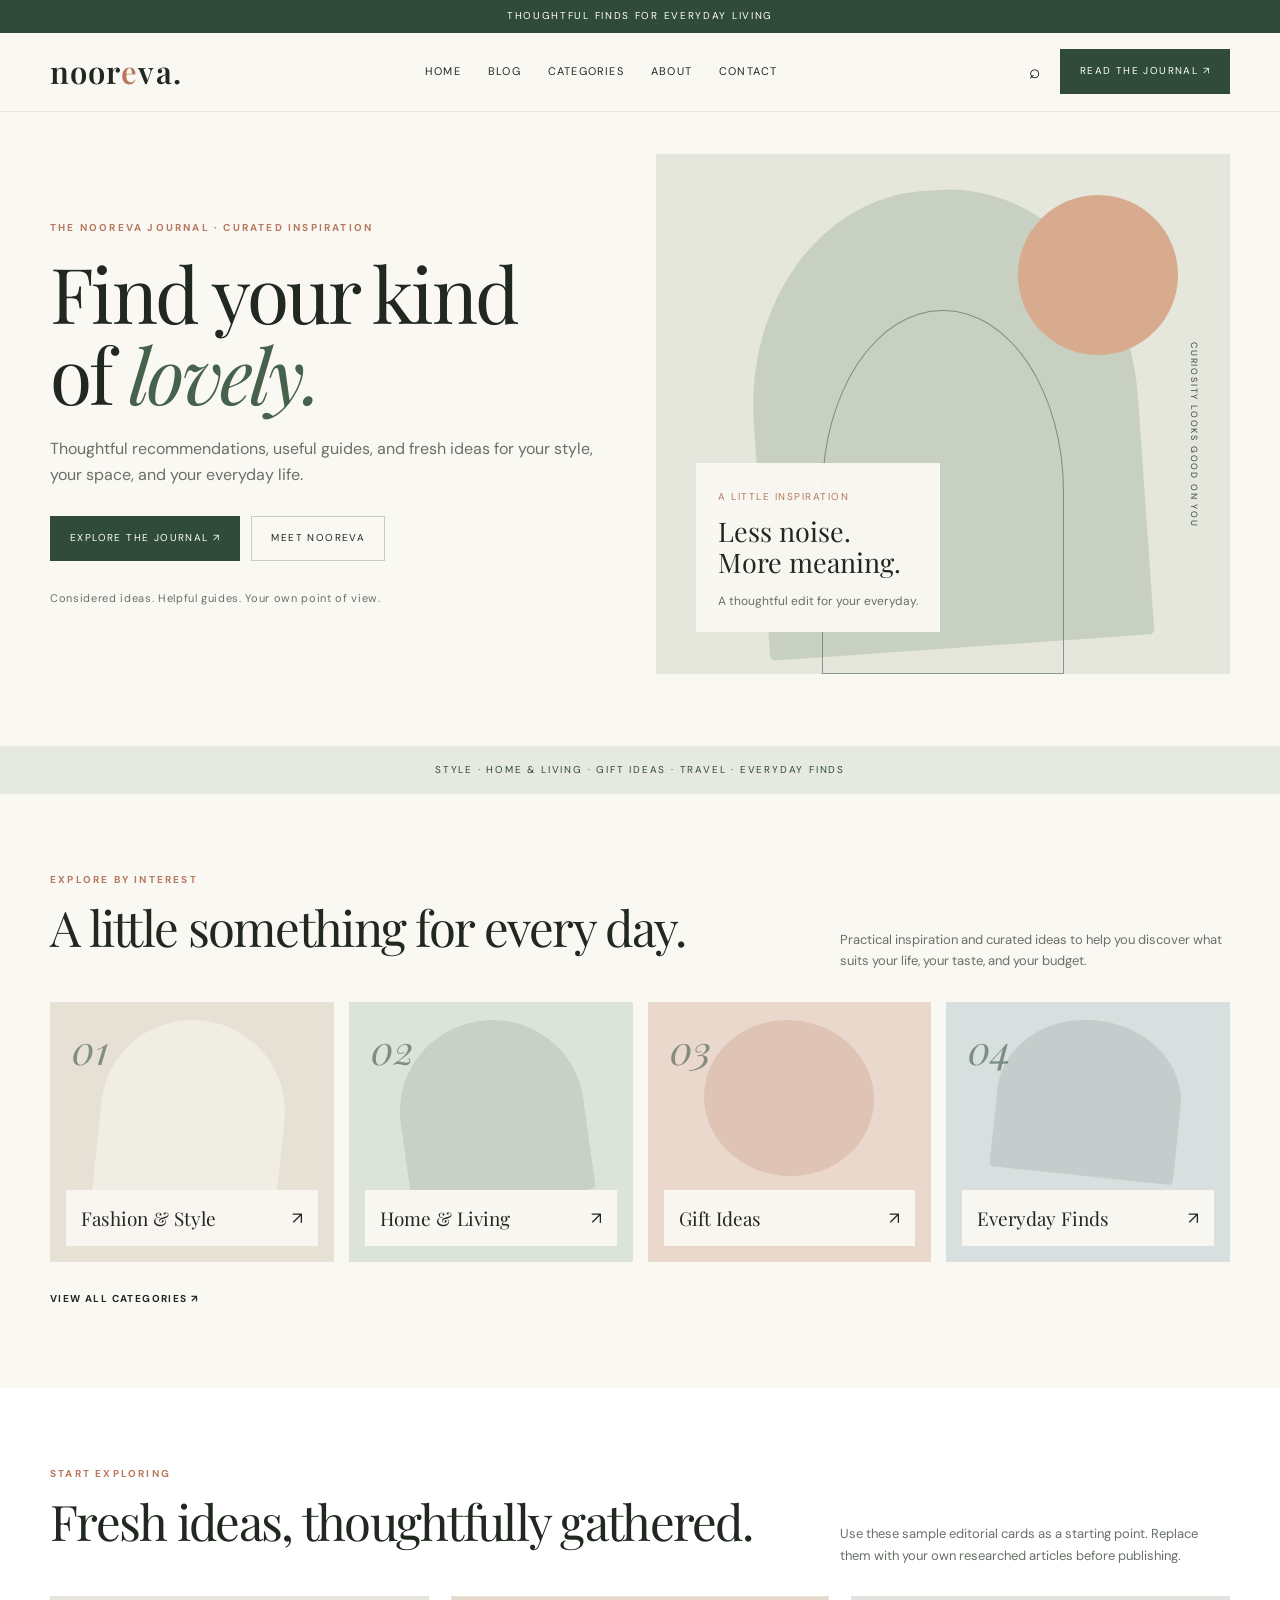
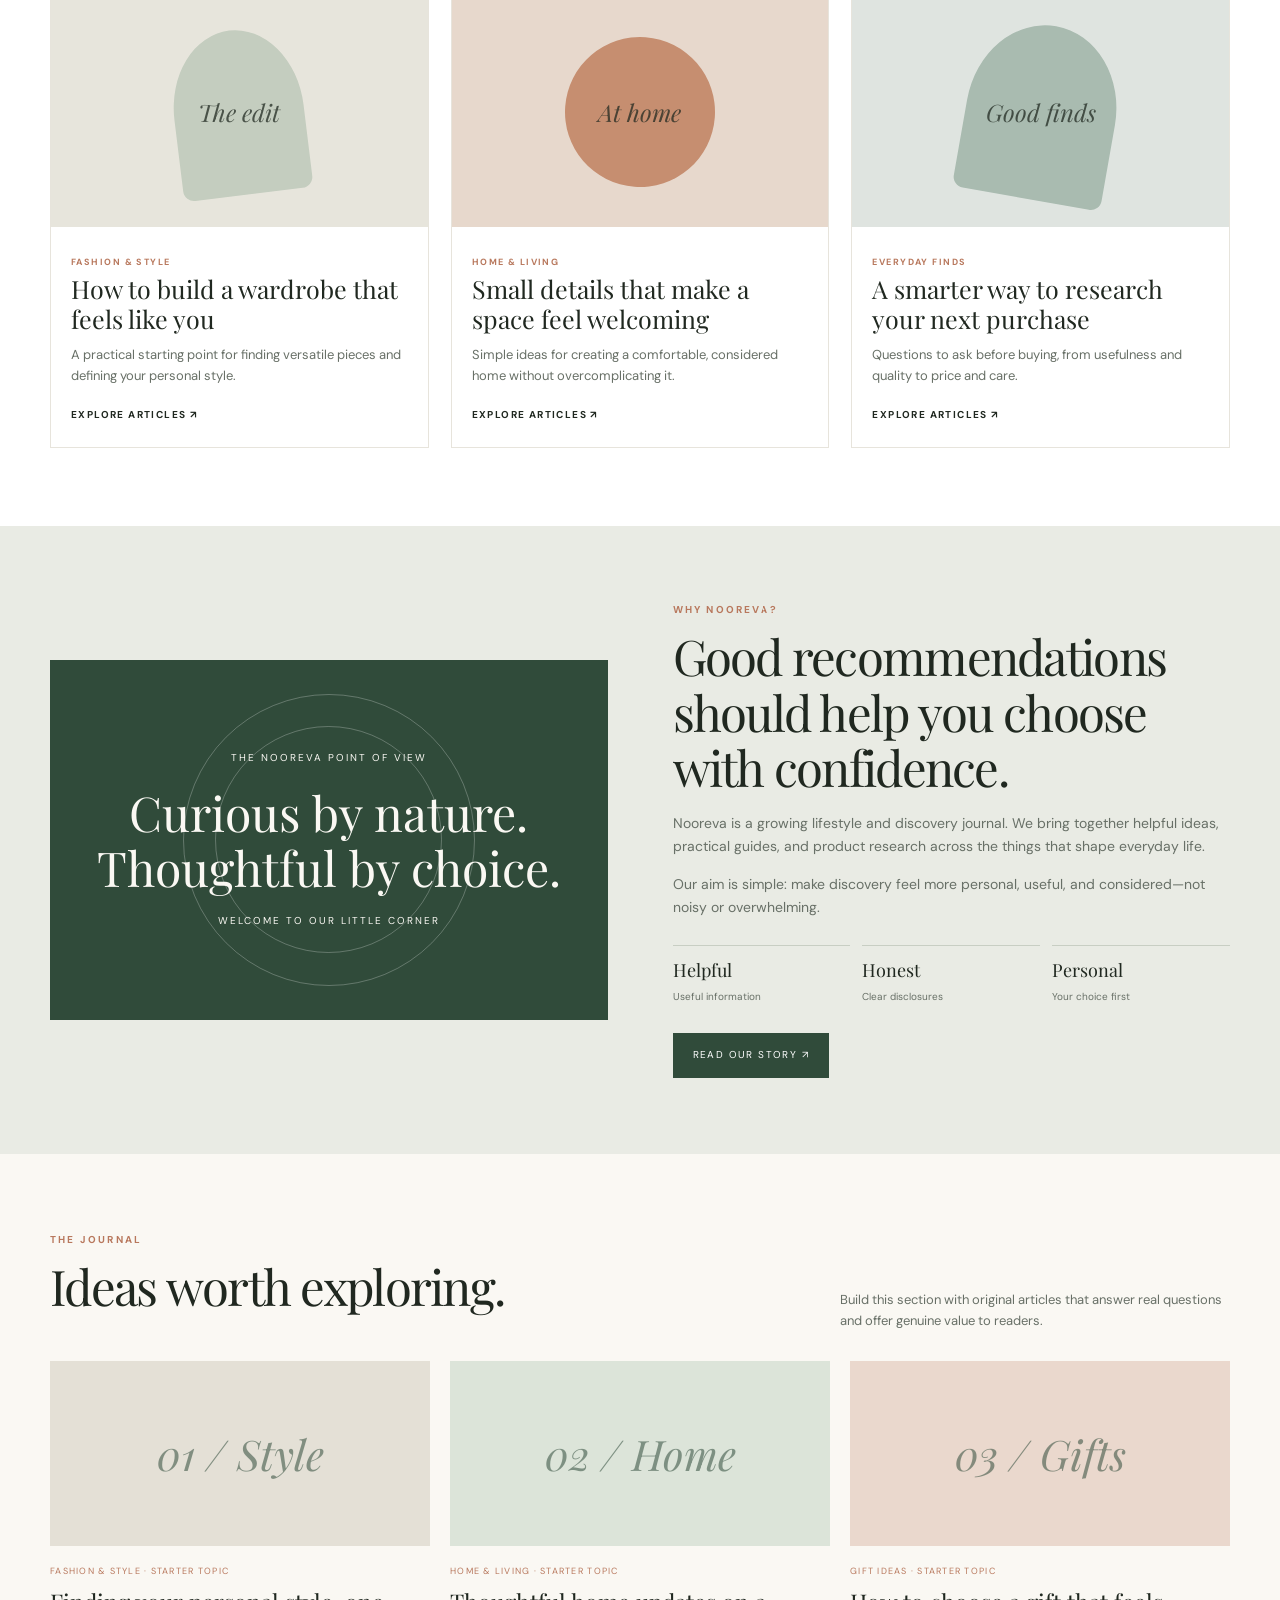
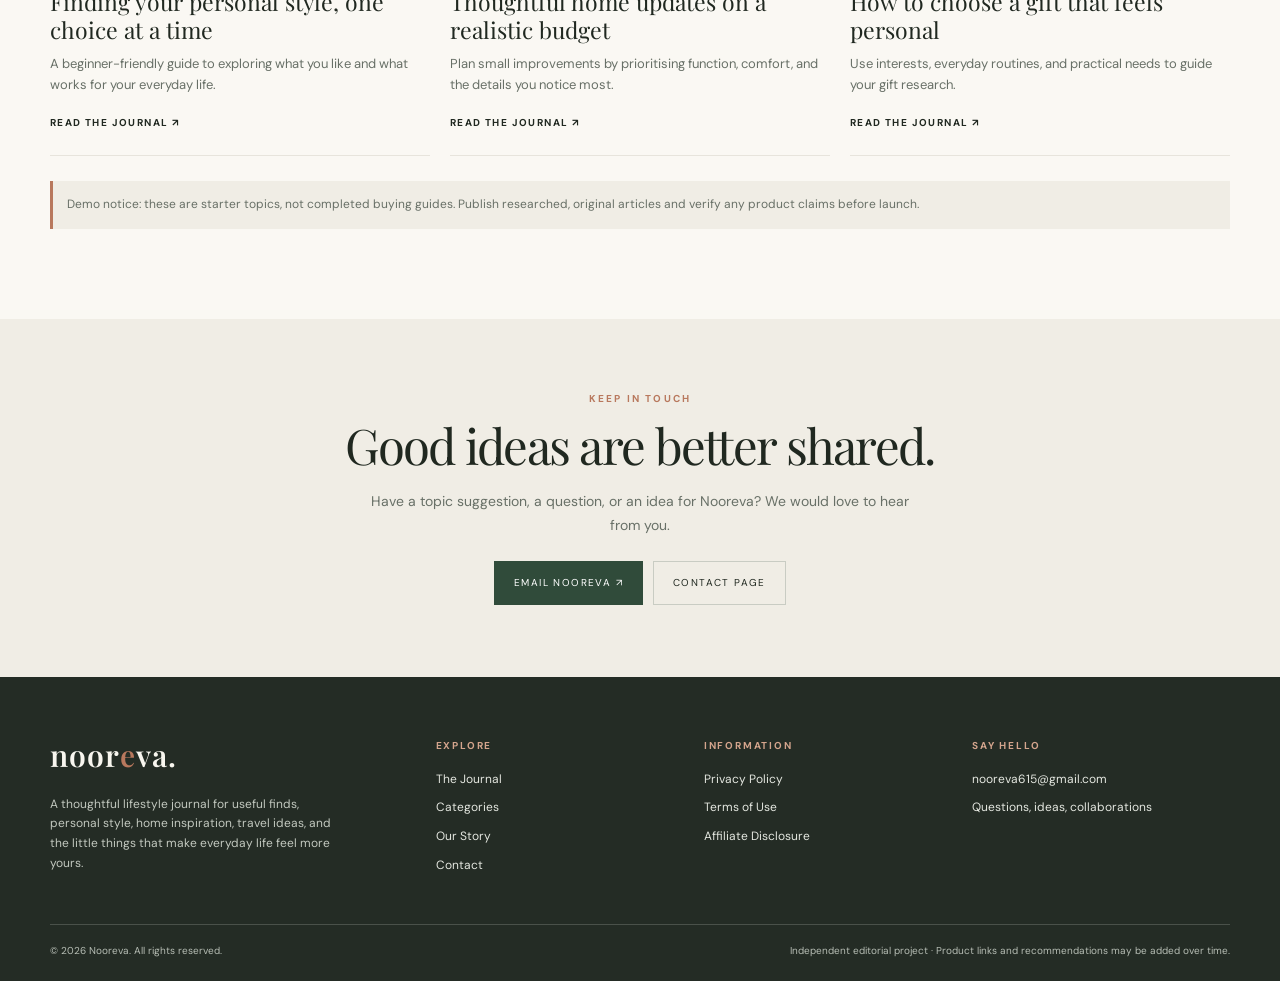
==== index.html @ 3a65afe5 "Add files via upload" ====
<!doctype html><html lang="en"><head><meta charset="utf-8"><meta name="viewport" content="width=device-width,initial-scale=1"><meta name="description" content="Nooreva is a lifestyle and discovery journal for fashion, home, gift ideas, travel, and useful everyday finds."><meta name="theme-color" content="#faf8f3"><title>Thoughtful Lifestyle Inspiration | Nooreva</title><link rel="stylesheet" href="styles.css"></head><body><div class="topline">Thoughtful finds for everyday living</div>
<header class="site-header"><div class="wrap nav">
<a class="brand" href="index.html">noor<span class="dot">e</span>va.</a>
<nav class="navlinks" aria-label="Main navigation">
<a href="index.html">Home</a><a href="blog.html">Blog</a><a href="categories.html">Categories</a><a href="about.html">About</a><a href="contact.html">Contact</a>
</nav>
<div class="navright"><button class="search-toggle" aria-label="Toggle site search">⌕</button><a class="btn" href="blog.html">Read the journal ↗</a><button class="menu-toggle" aria-label="Open navigation" aria-expanded="false">☰</button></div>
</div><div class="wrap search-panel"><form class="search-form" action="blog.html"><input name="q" placeholder="Search articles and ideas…" aria-label="Search articles"><button class="btn" type="submit">Search</button></form></div></header><main><section class="wrap hero" id="home"><div class="hero-copy"><div class="eyebrow">The Nooreva journal · Curated inspiration</div><h1>Find your kind<br>of <em>lovely.</em></h1><p class="lead">Thoughtful recommendations, useful guides, and fresh ideas for your style, your space, and your everyday life.</p><div class="hero-actions"><a class="btn" href="blog.html">Explore the journal ↗</a><a class="btn btn-outline" href="about.html">Meet Nooreva</a></div><div class="hero-meta">Considered ideas. Helpful guides. Your own point of view.</div></div><div class="hero-visual" role="img" aria-label="Abstract earthy editorial artwork"><div class="hero-sun"></div><div class="hero-arch"></div><div class="hero-words"><small>A little inspiration</small><strong>Less noise.<br>More meaning.</strong><span class="muted" style="font-size:12px">A thoughtful edit for your everyday.</span></div><div class="vertical-label">Curiosity looks good on you</div></div></section>
<div class="strip">Style · Home & Living · Gift Ideas · Travel · Everyday Finds</div>
<section class="section wrap" id="categories"><div class="section-head"><div><div class="eyebrow">Explore by interest</div><h2>A little something for every day.</h2></div><p>Practical inspiration and curated ideas to help you discover what suits your life, your taste, and your budget.</p></div><div class="category-grid">
<a class="category-card" href="blog.html?category=style"><span class="category-number">01</span><div class="category-label"><b>Fashion & Style</b><span>↗</span></div></a>
<a class="category-card" href="blog.html?category=home"><span class="category-number">02</span><div class="category-label"><b>Home & Living</b><span>↗</span></div></a>
<a class="category-card" href="blog.html?category=gifts"><span class="category-number">03</span><div class="category-label"><b>Gift Ideas</b><span>↗</span></div></a>
<a class="category-card" href="blog.html?category=everyday"><span class="category-number">04</span><div class="category-label"><b>Everyday Finds</b><span>↗</span></div></a>
</div><div style="margin-top:22px"><a class="text-link" href="categories.html">View all categories ↗</a></div></section>
<section class="section" style="background:#fff"><div class="wrap"><div class="section-head"><div><div class="eyebrow">Start exploring</div><h2>Fresh ideas, thoughtfully gathered.</h2></div><p>Use these sample editorial cards as a starting point. Replace them with your own researched articles before publishing.</p></div><div class="feature-grid">
<article class="feature-card"><div class="feature-image"><span class="image-word">The edit</span></div><div class="feature-content"><span class="tag">Fashion & Style</span><h3>How to build a wardrobe that feels like you</h3><p>A practical starting point for finding versatile pieces and defining your personal style.</p><a class="text-link" href="blog.html">Explore articles ↗</a></div></article>
<article class="feature-card"><div class="feature-image"><span class="image-word">At home</span></div><div class="feature-content"><span class="tag">Home & Living</span><h3>Small details that make a space feel welcoming</h3><p>Simple ideas for creating a comfortable, considered home without overcomplicating it.</p><a class="text-link" href="blog.html">Explore articles ↗</a></div></article>
<article class="feature-card"><div class="feature-image"><span class="image-word">Good finds</span></div><div class="feature-content"><span class="tag">Everyday Finds</span><h3>A smarter way to research your next purchase</h3><p>Questions to ask before buying, from usefulness and quality to price and care.</p><a class="text-link" href="blog.html">Explore articles ↗</a></div></article>
</div></div></section>
<section class="split-story"><div class="wrap story-inner"><div class="story-art"><span>The Nooreva point of view</span><strong>Curious by nature.<br>Thoughtful by choice.</strong><span>Welcome to our little corner</span></div><div class="story-copy"><div class="eyebrow">Why Nooreva?</div><h2>Good recommendations should help you choose with confidence.</h2><p>Nooreva is a growing lifestyle and discovery journal. We bring together helpful ideas, practical guides, and product research across the things that shape everyday life.</p><p>Our aim is simple: make discovery feel more personal, useful, and considered—not noisy or overwhelming.</p><div class="story-points"><div><b>Helpful</b><small>Useful information</small></div><div><b>Honest</b><small>Clear disclosures</small></div><div><b>Personal</b><small>Your choice first</small></div></div><div style="margin-top:25px"><a class="btn" href="about.html">Read our story ↗</a></div></div></div></section>
<section class="section wrap"><div class="section-head"><div><div class="eyebrow">The journal</div><h2>Ideas worth exploring.</h2></div><p>Build this section with original articles that answer real questions and offer genuine value to readers.</p></div><div class="article-grid">
<a class="article-card" href="blog.html"><div class="article-art"><span>01 / Style</span></div><div class="article-meta">Fashion & Style · Starter topic</div><h3>Finding your personal style, one choice at a time</h3><p>A beginner-friendly guide to exploring what you like and what works for your everyday life.</p><span class="text-link">Read the journal ↗</span></a>
<a class="article-card" href="blog.html"><div class="article-art"><span>02 / Home</span></div><div class="article-meta">Home & Living · Starter topic</div><h3>Thoughtful home updates on a realistic budget</h3><p>Plan small improvements by prioritising function, comfort, and the details you notice most.</p><span class="text-link">Read the journal ↗</span></a>
<a class="article-card" href="blog.html"><div class="article-art"><span>03 / Gifts</span></div><div class="article-meta">Gift Ideas · Starter topic</div><h3>How to choose a gift that feels personal</h3><p>Use interests, everyday routines, and practical needs to guide your gift research.</p><span class="text-link">Read the journal ↗</span></a>
</div><p class="legal-note" style="margin-top:25px">Demo notice: these are starter topics, not completed buying guides. Publish researched, original articles and verify any product claims before launch.</p></section>
<section class="newsletter"><div class="eyebrow">Keep in touch</div><h2>Good ideas are better shared.</h2><p class="lead">Have a topic suggestion, a question, or an idea for Nooreva? We would love to hear from you.</p><div class="newsletter-actions"><a class="btn" href="mailto:nooreva615@gmail.com?subject=Hello%20Nooreva">Email Nooreva ↗</a><a class="btn btn-outline" href="contact.html">Contact page</a></div></section></main><footer class="footer"><div class="wrap"><div class="footer-grid">
<div class="footer-brand"><a class="brand" href="index.html">noor<span class="dot">e</span>va.</a><p>A thoughtful lifestyle journal for useful finds, personal style, home inspiration, travel ideas, and the little things that make everyday life feel more yours.</p></div>
<div><h4>Explore</h4><div class="footer-links"><a href="blog.html">The Journal</a><a href="categories.html">Categories</a><a href="about.html">Our Story</a><a href="contact.html">Contact</a></div></div>
<div><h4>Information</h4><div class="footer-links"><a href="privacy.html">Privacy Policy</a><a href="terms.html">Terms of Use</a><a href="affiliate-disclosure.html">Affiliate Disclosure</a></div></div>
<div><h4>Say hello</h4><div class="footer-links"><a href="mailto:nooreva615@gmail.com">nooreva615@gmail.com</a><span>Questions, ideas, collaborations</span></div></div>
</div><div class="footer-bottom"><span>© <span data-year>2026</span> Nooreva. All rights reserved.</span><span>Independent editorial project · Product links and recommendations may be added over time.</span></div></div></footer><script src="script.js"></script></body></html>
---- styles.css ----
@import url('https://fonts.googleapis.com/css2?family=DM+Sans:wght@400;500;600;700&family=Playfair+Display:wght@400;500;600&display=swap');
:root{--ink:#202820;--muted:#687067;--paper:#faf8f3;--white:#fff;--green:#304b3a;--green2:#46614c;--sage:#e5e9df;--clay:#b8785d;--line:#e7e4dc;--serif:'Playfair Display',Georgia,serif;--sans:'DM Sans',Arial,sans-serif;--max:1180px}
*{box-sizing:border-box}html{scroll-behavior:smooth}body{margin:0;background:var(--paper);color:var(--ink);font-family:var(--sans);line-height:1.65}img{max-width:100%;display:block}a{color:inherit;text-decoration:none}button,input,textarea,select{font:inherit}button,a{ -webkit-tap-highlight-color:transparent}.wrap{width:min(var(--max),calc(100% - 48px));margin-inline:auto}.topline{background:var(--green);color:#fff;text-align:center;padding:8px 15px;font-size:10px;letter-spacing:.17em;text-transform:uppercase}.site-header{position:sticky;top:0;z-index:30;background:rgba(250,248,243,.96);backdrop-filter:blur(12px);border-bottom:1px solid var(--line)}.nav{min-height:78px;display:flex;align-items:center;justify-content:space-between;gap:28px}.brand{font-family:var(--serif);font-size:31px;letter-spacing:.035em;font-weight:600;white-space:nowrap}.brand .dot{color:var(--clay)}.navlinks{display:flex;align-items:center;gap:27px;font-size:11px;letter-spacing:.11em;text-transform:uppercase}.navlinks a:hover,.text-link:hover{color:var(--clay)}.navright{display:flex;align-items:center;gap:12px}.search-toggle,.menu-toggle{border:0;background:none;cursor:pointer;font-size:19px;padding:8px}.menu-toggle{display:none}.btn{display:inline-flex;align-items:center;justify-content:center;gap:8px;background:var(--green);color:#fff;border:1px solid var(--green);padding:13px 19px;font-size:10px;letter-spacing:.14em;text-transform:uppercase;cursor:pointer;transition:.2s}.btn:hover{background:#203728}.btn-outline{background:transparent;color:var(--ink);border-color:#c9ccc3}.btn-outline:hover{background:#fff}.eyebrow{font-size:10px;letter-spacing:.22em;text-transform:uppercase;font-weight:700;color:var(--clay)}h1,h2,h3,p{margin-top:0}h1,h2,.serif{font-family:var(--serif);font-weight:400;letter-spacing:-.035em}h1{font-size:clamp(45px,6vw,78px);line-height:1.05;margin:16px 0 22px}h2{font-size:clamp(34px,4vw,49px);line-height:1.13;margin:10px 0 18px}h3{font-family:var(--serif);font-size:25px;line-height:1.2;font-weight:400;margin-bottom:10px}.lead{font-size:16px;color:var(--muted);max-width:560px}.muted{color:var(--muted)}.hero{padding:42px 0 72px;display:grid;grid-template-columns:1fr 1.04fr;gap:54px;align-items:center}.hero-copy{padding:28px 0}.hero h1 em{color:var(--green2);font-weight:400}.hero-actions{display:flex;gap:11px;flex-wrap:wrap;margin-top:28px}.hero-meta{margin-top:28px;font-size:11px;color:var(--muted);letter-spacing:.06em}.hero-visual{min-height:520px;position:relative;overflow:hidden;background:#e5e6dc;display:flex;align-items:center;justify-content:center}.hero-visual:before{content:"";position:absolute;width:67%;height:88%;top:7%;left:17%;border-radius:48% 48% 5px 5px;background:#c8d1c1;transform:rotate(-4deg)}.hero-sun{position:absolute;width:160px;height:160px;border-radius:50%;background:#d8aa8e;right:9%;top:8%}.hero-arch{position:absolute;bottom:0;left:29%;width:42%;height:70%;border:1px solid rgba(48,75,58,.5);border-radius:50% 50% 0 0}.hero-words{position:absolute;left:7%;bottom:8%;background:rgba(250,248,243,.95);padding:19px 22px;max-width:255px;z-index:2}.hero-words strong{display:block;font:normal 27px/1.15 var(--serif);margin:8px 0}.hero-words small{font-size:10px;letter-spacing:.15em;text-transform:uppercase;color:var(--clay)}.vertical-label{position:absolute;right:5%;bottom:28%;writing-mode:vertical-rl;font-size:9px;letter-spacing:.2em;text-transform:uppercase;color:var(--green)}.strip{background:var(--sage);text-align:center;padding:16px 12px;font-size:10px;letter-spacing:.18em;text-transform:uppercase;color:var(--green)}.section{padding:78px 0}.section-head{display:flex;align-items:end;justify-content:space-between;gap:28px;margin-bottom:30px}.section-head p{max-width:390px;color:var(--muted);font-size:13px;margin:0}.category-grid{display:grid;grid-template-columns:repeat(4,1fr);gap:15px}.category-card{min-height:260px;position:relative;display:flex;align-items:end;overflow:hidden;padding:16px;background:#e7e1d5}.category-card:nth-child(2){background:#dce3d8}.category-card:nth-child(3){background:#ead8cd}.category-card:nth-child(4){background:#d8dfdf}.category-card:before{content:"";position:absolute;width:65%;height:70%;top:7%;left:18%;border-radius:50% 50% 4px 4px;background:rgba(255,255,255,.38);transform:rotate(6deg)}.category-card:nth-child(2):before{background:rgba(48,75,58,.12);transform:rotate(-8deg)}.category-card:nth-child(3):before{border-radius:50%;width:60%;height:60%;left:20%;background:rgba(184,120,93,.22)}.category-card:nth-child(4):before{background:rgba(48,75,58,.12);height:60%}.category-number{position:absolute;top:20px;left:22px;font:italic 40px var(--serif);color:rgba(48,75,58,.55)}.category-label{position:relative;z-index:1;background:rgba(250,248,243,.95);padding:14px 15px;width:100%;display:flex;align-items:center;justify-content:space-between;gap:8px}.category-label b{font:normal 19px var(--serif)}.category-label span{font-size:17px}.feature-grid{display:grid;grid-template-columns:repeat(3,1fr);gap:22px}.feature-card{background:#fff;border:1px solid var(--line)}.feature-image{height:230px;background:#e7e5dc;display:grid;place-items:center;position:relative;overflow:hidden}.feature-image:before{content:"";position:absolute;width:130px;height:165px;border-radius:55% 55% 12px 12px;background:#c4cdbf;transform:rotate(-7deg)}.feature-card:nth-child(2) .feature-image{background:#e7d8cc}.feature-card:nth-child(2) .feature-image:before{background:#c68e70;border-radius:50%;width:150px;height:150px}.feature-card:nth-child(3) .feature-image{background:#dfe4e0}.feature-card:nth-child(3) .feature-image:before{background:#a9bbb0;transform:rotate(10deg);width:150px;height:175px}.image-word{position:relative;z-index:1;font:italic 24px var(--serif);color:rgba(32,40,32,.75)}.feature-content{padding:20px}.tag{font-size:9px;letter-spacing:.16em;text-transform:uppercase;color:var(--clay);font-weight:700}.feature-content p{font-size:13px;color:var(--muted);margin:8px 0 14px}.text-link{font-size:10px;letter-spacing:.14em;text-transform:uppercase;font-weight:700}.split-story{background:#e9ebe4}.story-inner{display:grid;grid-template-columns:1fr 1fr;gap:65px;align-items:center;padding:76px 0}.story-art{min-height:360px;background:var(--green);color:var(--paper);display:flex;align-items:center;justify-content:center;flex-direction:column;position:relative;overflow:hidden;text-align:center}.story-art:before,.story-art:after{content:"";position:absolute;border:1px solid rgba(255,255,255,.25);border-radius:50%;width:290px;height:290px}.story-art:after{width:225px;height:225px}.story-art span{position:relative;z-index:1;font-size:10px;letter-spacing:.2em;text-transform:uppercase}.story-art strong{position:relative;z-index:1;font:normal 48px/1.15 var(--serif);margin:18px 0}.story-copy p{color:var(--muted);font-size:14px}.story-points{display:grid;grid-template-columns:repeat(3,1fr);gap:12px;margin-top:26px}.story-points div{border-top:1px solid #c8cec3;padding-top:12px}.story-points b{font:normal 18px var(--serif);display:block}.story-points small{color:var(--muted);font-size:10px}.article-grid{display:grid;grid-template-columns:repeat(3,1fr);gap:20px}.article-card{border-bottom:1px solid var(--line);padding-bottom:20px}.article-art{height:185px;background:#e4e0d6;display:grid;place-items:center;margin-bottom:18px;position:relative;overflow:hidden}.article-card:nth-child(2) .article-art{background:#dce4d9}.article-card:nth-child(3) .article-art{background:#ead8cd}.article-art span{font:italic 42px var(--serif);color:rgba(48,75,58,.55)}.article-card h3{margin:9px 0;font-size:23px}.article-card p{font-size:13px;color:var(--muted)}.article-meta{font-size:9px;letter-spacing:.14em;text-transform:uppercase;color:var(--clay)}.newsletter{background:#f0ede5;text-align:center;padding:72px 24px}.newsletter .lead{margin:0 auto 24px;font-size:14px}.newsletter-actions{display:flex;justify-content:center;gap:10px;flex-wrap:wrap}.footer{background:#242c25;color:#f8f6ef;padding:54px 0 22px}.footer-grid{display:grid;grid-template-columns:1.5fr 1fr 1fr 1.1fr;gap:34px}.footer .brand{font-size:30px}.footer p{font-size:12px;color:#c2c8bf;max-width:290px;margin-top:14px}.footer h4{font-size:10px;letter-spacing:.18em;text-transform:uppercase;color:#d4a58d;margin:7px 0 15px}.footer-links{display:grid;gap:9px;font-size:12px;color:#e4e7e0}.footer-links a:hover{color:#d4a58d}.footer-bottom{border-top:1px solid #4a514a;margin-top:38px;padding-top:18px;display:flex;justify-content:space-between;gap:18px;flex-wrap:wrap;font-size:10px;color:#b7beb5}.search-panel{display:none;padding:0 0 18px}.search-panel.open{display:block}.search-form{display:flex;gap:8px}.search-form input{flex:1;min-width:0;border:1px solid var(--line);background:#fff;padding:12px 14px}.page-hero{padding:70px 0 54px;text-align:center;background:#e9ebe4}.page-hero .lead{margin:0 auto}.content-layout{display:grid;grid-template-columns:minmax(0,760px) 270px;gap:55px;align-items:start}.prose{font-size:15px;color:#454c45}.prose h2{font-size:32px;margin-top:35px}.prose h3{margin-top:25px}.prose ul{padding-left:22px}.sidebar{background:#fff;border:1px solid var(--line);padding:22px}.sidebar h3{font-size:22px}.sidebar p{font-size:12px;color:var(--muted)}.blog-tools{display:flex;gap:12px;flex-wrap:wrap;margin-bottom:25px}.blog-tools input,.blog-tools select{padding:11px 13px;border:1px solid var(--line);background:#fff}.blog-tools input{flex:1;min-width:180px}.post-list{display:grid;gap:18px}.post-row{display:grid;grid-template-columns:150px 1fr;gap:20px;background:#fff;border:1px solid var(--line);padding:14px}.post-thumb{min-height:145px;background:#dce3d8;display:grid;place-items:center;font:italic 30px var(--serif);color:#607563}.post-row:nth-child(even) .post-thumb{background:#ead8cd;color:#9c6b52}.post-row h3{margin:7px 0;font-size:24px}.post-row p{font-size:13px;color:var(--muted);margin-bottom:10px}.contact-grid{display:grid;grid-template-columns:.8fr 1.2fr;gap:50px}.contact-card{background:#e9ebe4;padding:28px}.contact-form{display:grid;gap:15px}.contact-form label{font-size:11px;letter-spacing:.1em;text-transform:uppercase}.contact-form input,.contact-form textarea,.contact-form select{display:block;width:100%;margin-top:7px;padding:13px;border:1px solid var(--line);background:#fff;outline-color:var(--green)}.contact-form textarea{min-height:150px;resize:vertical}.form-note{font-size:11px;color:var(--muted)}.empty-state{display:none;padding:25px;background:#fff;border:1px solid var(--line);color:var(--muted)}.legal-note{font-size:12px;color:var(--muted);padding:14px;background:#f0ede5;border-left:3px solid var(--clay)}@media(max-width:900px){.navlinks{gap:14px;font-size:10px}.navright .btn{display:none}.hero{gap:30px}.hero-visual{min-height:440px}.category-grid{grid-template-columns:repeat(2,1fr)}.footer-grid{grid-template-columns:repeat(2,1fr)}.content-layout{grid-template-columns:1fr;gap:28px}.sidebar{max-width:none}.story-inner{gap:35px}}@media(max-width:650px){.wrap{width:min(var(--max),calc(100% - 34px))}.nav{min-height:68px}.brand{font-size:27px}.menu-toggle{display:block}.navlinks{display:none;position:absolute;top:68px;left:0;right:0;background:var(--paper);border-bottom:1px solid var(--line);padding:18px 24px;flex-direction:column;align-items:flex-start;gap:18px}.navlinks.open{display:flex}.hero{grid-template-columns:1fr;padding:26px 0 48px;gap:28px}.hero-copy{padding:8px 0}.hero h1{font-size:54px}.hero-visual{min-height:365px}.section{padding:58px 0}.section-head{display:block}.section-head p{margin-top:14px}.category-grid{gap:10px}.category-card{min-height:220px;padding:10px}.category-label{padding:12px}.category-label b{font-size:16px}.feature-grid,.article-grid{grid-template-columns:1fr}.feature-image{height:215px}.story-inner{grid-template-columns:1fr;padding:58px 0}.story-art{min-height:280px}.story-art strong{font-size:40px}.story-points{gap:9px}.story-points b{font-size:16px}.newsletter{padding:55px 17px}.footer-grid{grid-template-columns:1fr 1fr;gap:28px}.footer-brand{grid-column:1/-1}.footer-bottom{display:block}.footer-bottom span{display:block;margin-top:8px}.page-hero{padding:52px 0 42px}.contact-grid{grid-template-columns:1fr;gap:24px}.post-row{grid-template-columns:95px 1fr;gap:13px;padding:10px}.post-thumb{min-height:115px}.post-row h3{font-size:20px}.post-row p{font-size:12px}.content-layout{gap:20px}}@media(prefers-reduced-motion:reduce){html{scroll-behavior:auto}*{transition:none!important}}
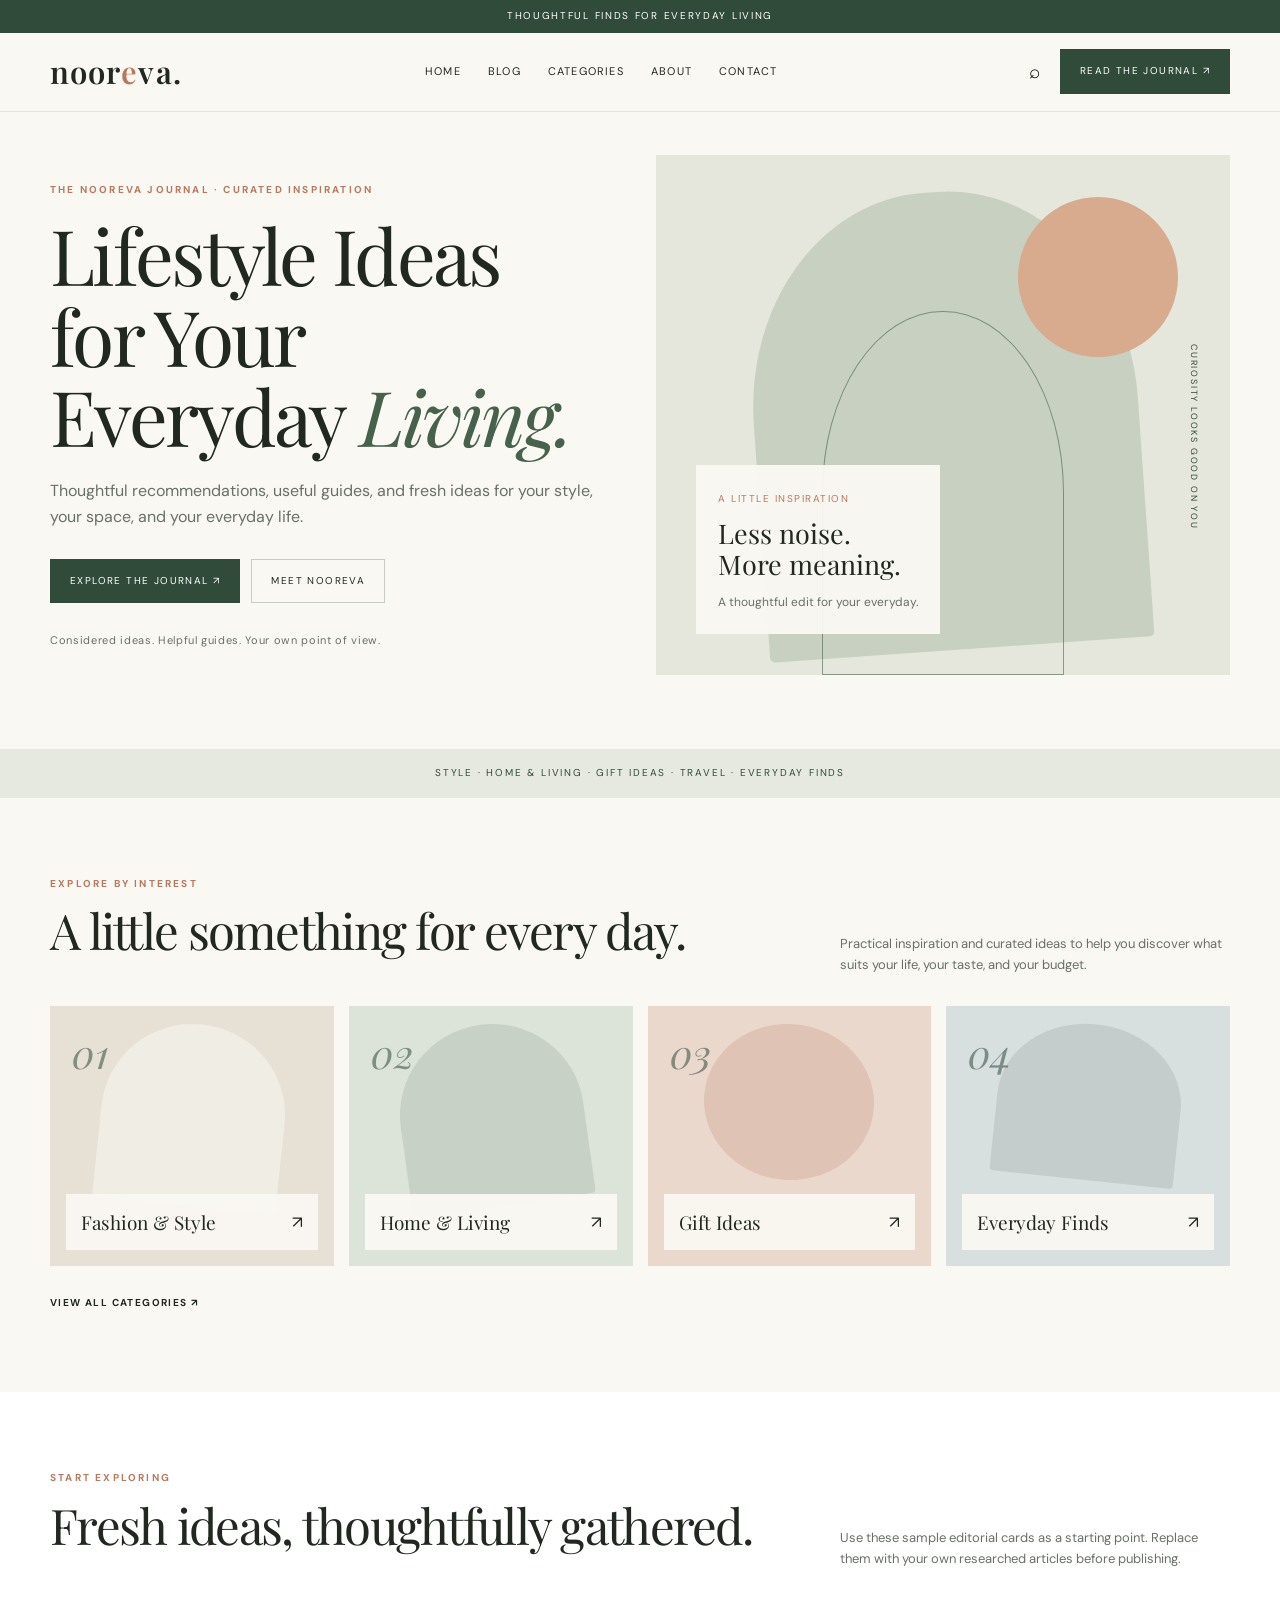
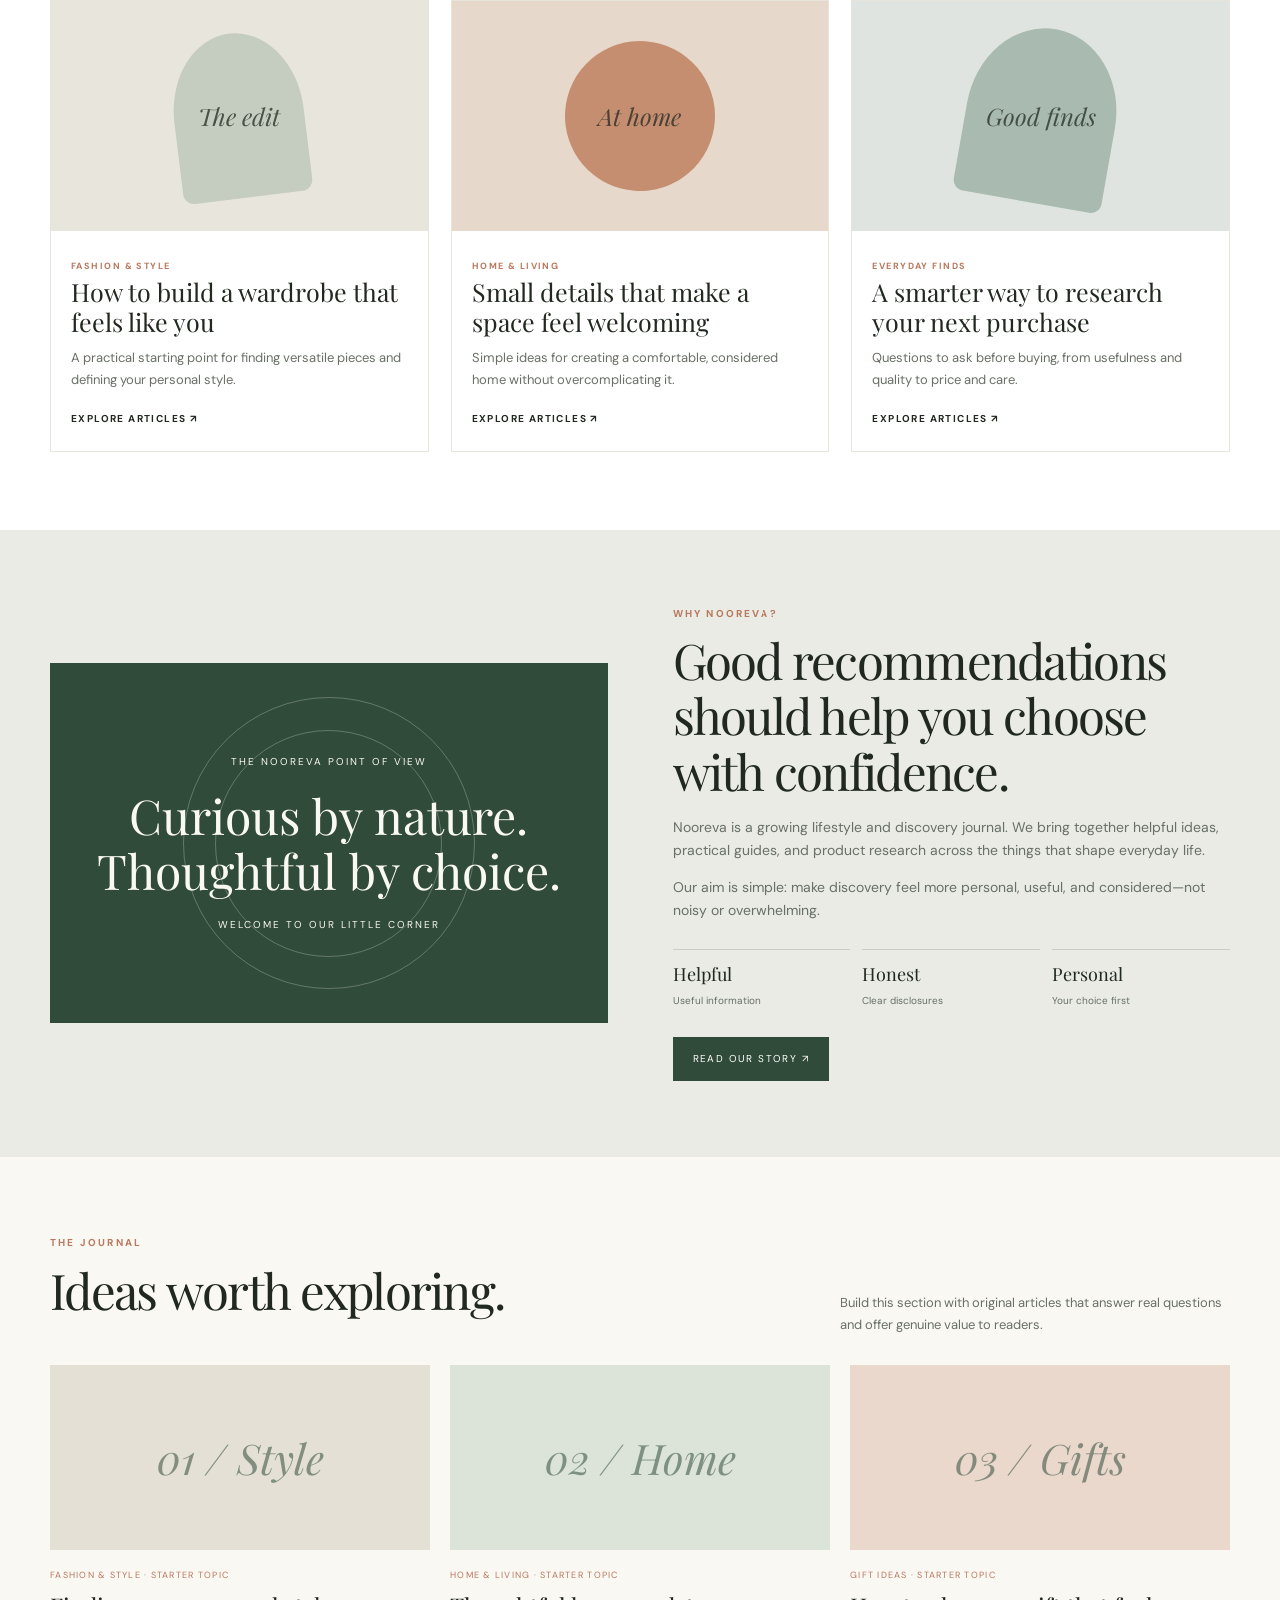
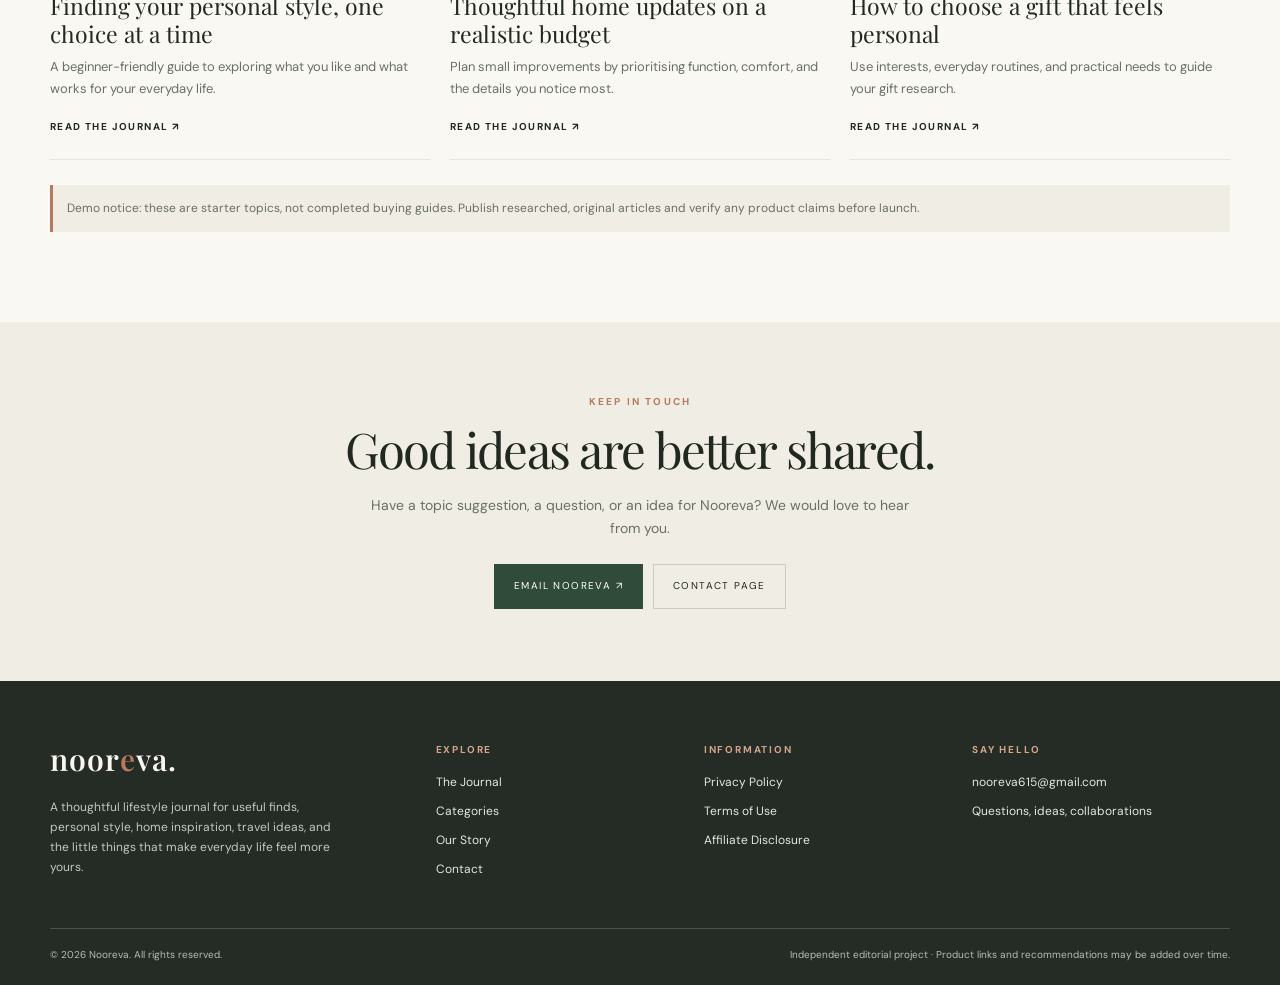
==== commit 03021575: "Update index.html" ====
--- a/index.html
+++ b/index.html
@@ -1,11 +1,11 @@
-<!doctype html><html lang="en"><head><meta charset="utf-8"><meta name="viewport" content="width=device-width,initial-scale=1"><meta name="description" content="Nooreva is a lifestyle and discovery journal for fashion, home, gift ideas, travel, and useful everyday finds."><meta name="theme-color" content="#faf8f3"><title>Thoughtful Lifestyle Inspiration | Nooreva</title><link rel="stylesheet" href="styles.css"></head><body><div class="topline">Thoughtful finds for everyday living</div>
+<!doctype html><html lang="en"><head><meta charset="utf-8"><meta name="viewport" content="width=device-width,initial-scale=1"><meta name="description" content="Discover practical lifestyle ideas, fashion and style tips, home inspiration, thoughtful gift guides, travel ideas, and useful everyday finds with Nooreva."><meta name="theme-color" content="#faf8f3"><title>Nooreva | Lifestyle Ideas, Fashion, Home & Gift Guides</title><link rel="stylesheet" href="styles.css"></head><body><div class="topline">Thoughtful finds for everyday living</div>
 <header class="site-header"><div class="wrap nav">
 <a class="brand" href="index.html">noor<span class="dot">e</span>va.</a>
 <nav class="navlinks" aria-label="Main navigation">
 <a href="index.html">Home</a><a href="blog.html">Blog</a><a href="categories.html">Categories</a><a href="about.html">About</a><a href="contact.html">Contact</a>
 </nav>
 <div class="navright"><button class="search-toggle" aria-label="Toggle site search">⌕</button><a class="btn" href="blog.html">Read the journal ↗</a><button class="menu-toggle" aria-label="Open navigation" aria-expanded="false">☰</button></div>
-</div><div class="wrap search-panel"><form class="search-form" action="blog.html"><input name="q" placeholder="Search articles and ideas…" aria-label="Search articles"><button class="btn" type="submit">Search</button></form></div></header><main><section class="wrap hero" id="home"><div class="hero-copy"><div class="eyebrow">The Nooreva journal · Curated inspiration</div><h1>Find your kind<br>of <em>lovely.</em></h1><p class="lead">Thoughtful recommendations, useful guides, and fresh ideas for your style, your space, and your everyday life.</p><div class="hero-actions"><a class="btn" href="blog.html">Explore the journal ↗</a><a class="btn btn-outline" href="about.html">Meet Nooreva</a></div><div class="hero-meta">Considered ideas. Helpful guides. Your own point of view.</div></div><div class="hero-visual" role="img" aria-label="Abstract earthy editorial artwork"><div class="hero-sun"></div><div class="hero-arch"></div><div class="hero-words"><small>A little inspiration</small><strong>Less noise.<br>More meaning.</strong><span class="muted" style="font-size:12px">A thoughtful edit for your everyday.</span></div><div class="vertical-label">Curiosity looks good on you</div></div></section>
+</div><div class="wrap search-panel"><form class="search-form" action="blog.html"><input name="q" placeholder="Search articles and ideas…" aria-label="Search articles"><button class="btn" type="submit">Search</button></form></div></header><main><section class="wrap hero" id="home"><div class="hero-copy"><div class="eyebrow">The Nooreva journal · Curated inspiration</div><h1>Lifestyle Ideas for Your Everyday <em>Living.</em></h1><p class="lead">Thoughtful recommendations, useful guides, and fresh ideas for your style, your space, and your everyday life.</p><div class="hero-actions"><a class="btn" href="blog.html">Explore the journal ↗</a><a class="btn btn-outline" href="about.html">Meet Nooreva</a></div><div class="hero-meta">Considered ideas. Helpful guides. Your own point of view.</div></div><div class="hero-visual" role="img" aria-label="Abstract earthy editorial artwork"><div class="hero-sun"></div><div class="hero-arch"></div><div class="hero-words"><small>A little inspiration</small><strong>Less noise.<br>More meaning.</strong><span class="muted" style="font-size:12px">A thoughtful edit for your everyday.</span></div><div class="vertical-label">Curiosity looks good on you</div></div></section>
 <div class="strip">Style · Home & Living · Gift Ideas · Travel · Everyday Finds</div>
 <section class="section wrap" id="categories"><div class="section-head"><div><div class="eyebrow">Explore by interest</div><h2>A little something for every day.</h2></div><p>Practical inspiration and curated ideas to help you discover what suits your life, your taste, and your budget.</p></div><div class="category-grid">
 <a class="category-card" href="blog.html?category=style"><span class="category-number">01</span><div class="category-label"><b>Fashion & Style</b><span>↗</span></div></a>
@@ -29,4 +29,4 @@
 <div><h4>Explore</h4><div class="footer-links"><a href="blog.html">The Journal</a><a href="categories.html">Categories</a><a href="about.html">Our Story</a><a href="contact.html">Contact</a></div></div>
 <div><h4>Information</h4><div class="footer-links"><a href="privacy.html">Privacy Policy</a><a href="terms.html">Terms of Use</a><a href="affiliate-disclosure.html">Affiliate Disclosure</a></div></div>
 <div><h4>Say hello</h4><div class="footer-links"><a href="mailto:nooreva615@gmail.com">nooreva615@gmail.com</a><span>Questions, ideas, collaborations</span></div></div>
-</div><div class="footer-bottom"><span>© <span data-year>2026</span> Nooreva. All rights reserved.</span><span>Independent editorial project · Product links and recommendations may be added over time.</span></div></div></footer><script src="script.js"></script></body></html>+</div><div class="footer-bottom"><span>© <span data-year>2026</span> Nooreva. All rights reserved.</span><span>Independent editorial project · Product links and recommendations may be added over time.</span></div></div></footer><script src="script.js"></script></body></html>
